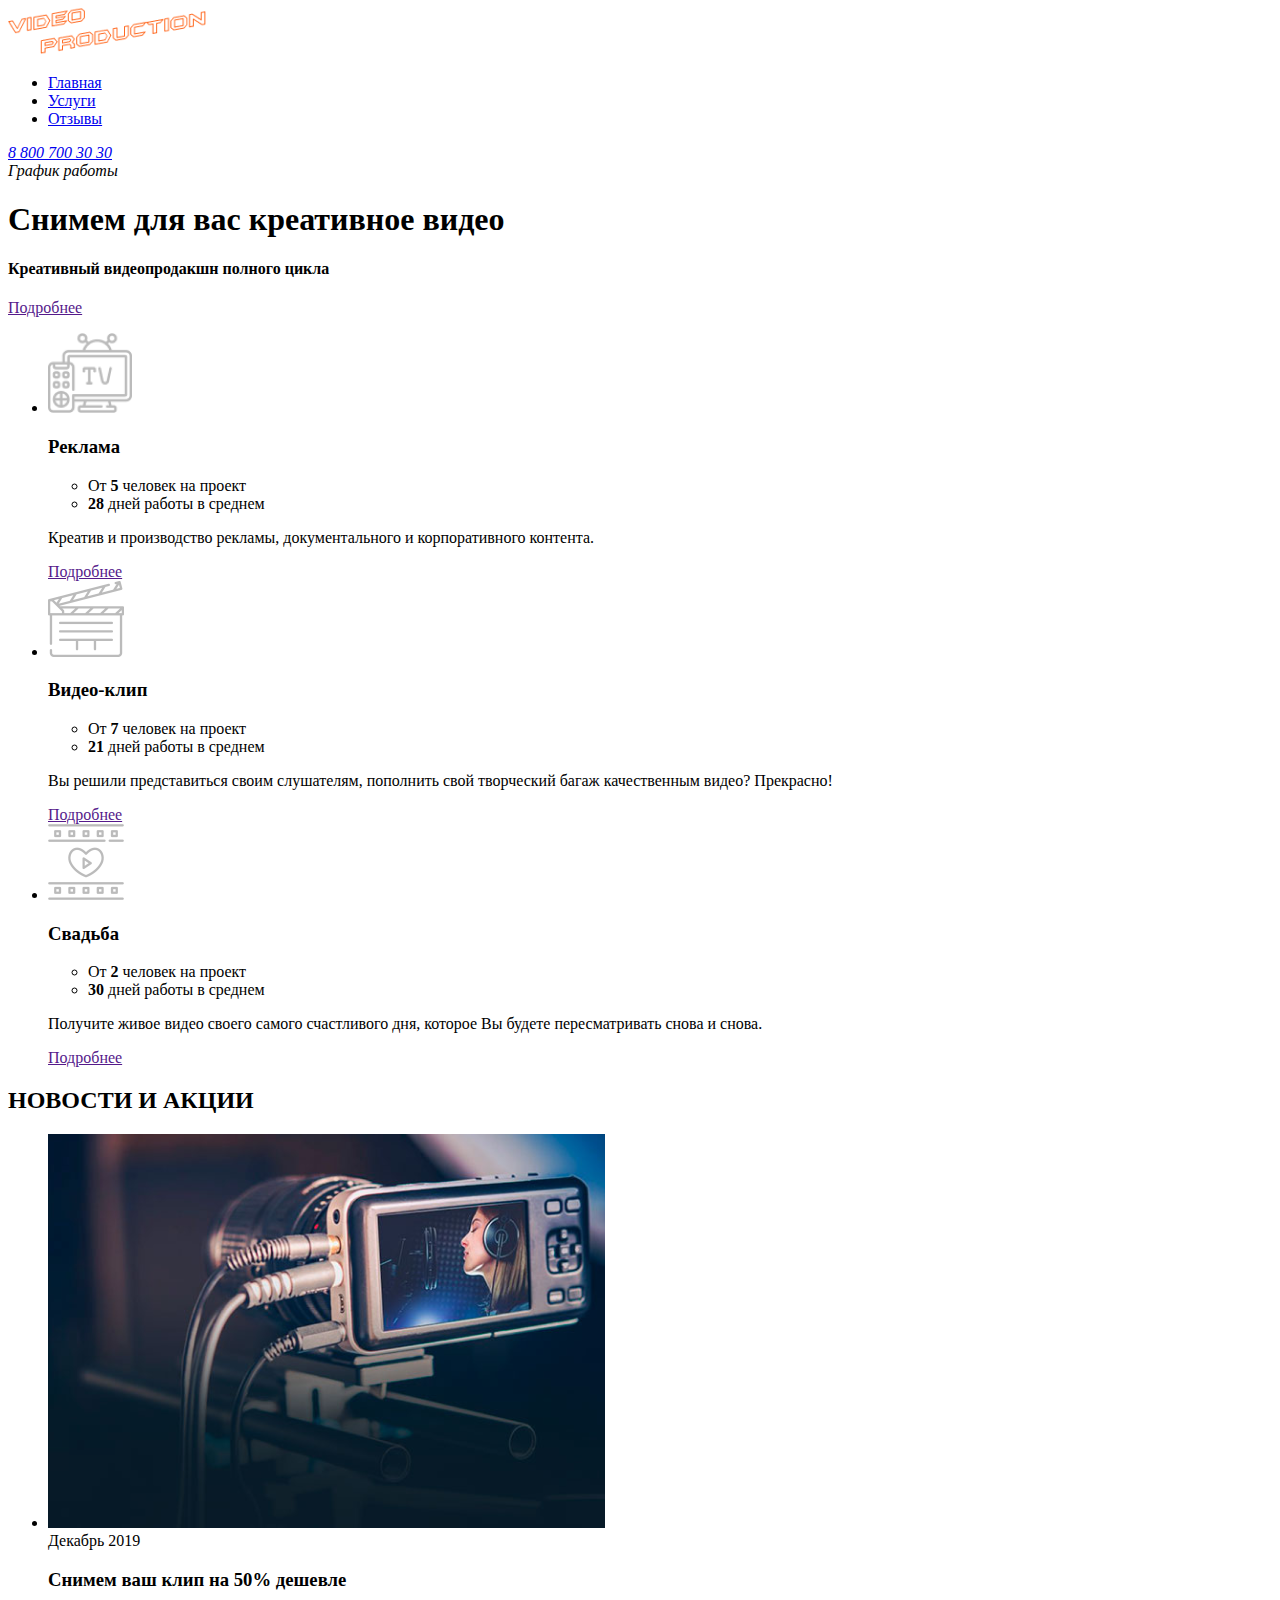
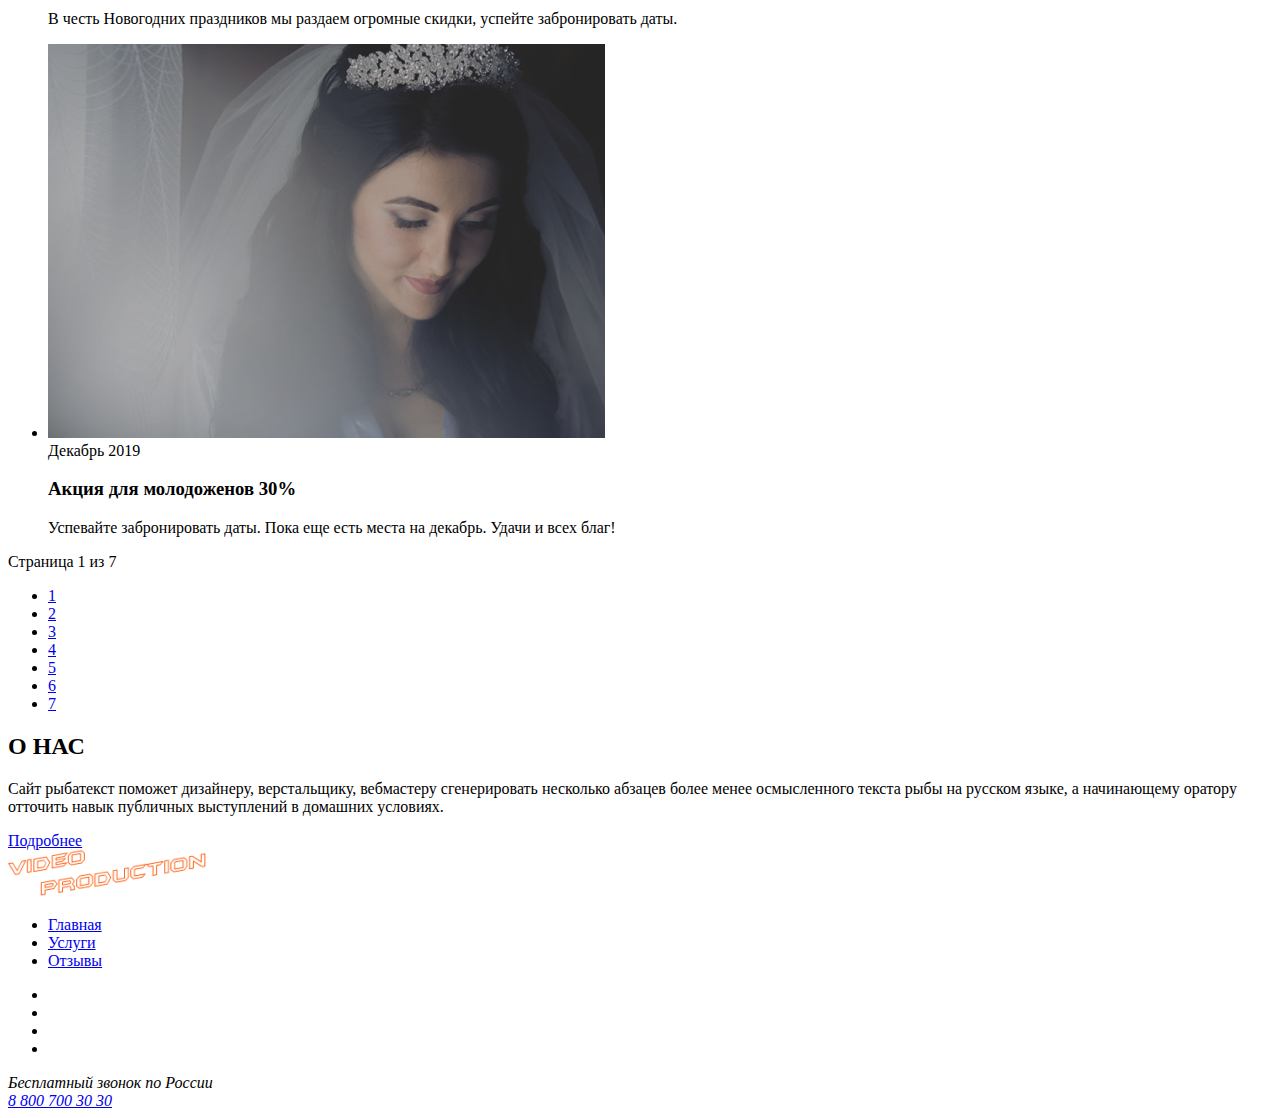
==== index.html @ 2f372e36 "Update and rename 1index.html to index.html" ====
<!DOCTYPE html>
<html lang="ru">

<head>
  <meta charset="UTF-8">
  <meta name="viewport" content="width=device-width, initial-scale=1.0">
  <link rel="preconnect" href="https://fonts.gstatic.com">
  <link href="https://fonts.googleapis.com/css2?family=Open+Sans:wght@400;600;700;800&display=swap" rel="stylesheet">
  <link rel="stylesheet" href="./css/main.css">
  <title>Главная</title>
</head>
<body>
  <div class="wrapper main-page-wrapper">
    <div class="wrapper__content">
    <section class="hero">
      <div class="hero__container">
      <header class="header-container">
        <div class="container">
          <div class="header">
          <div class="header__cool">
          <a href="#" class="logo">
            <img src="./img/logo.png" alt="commpony-logo" class="logo__img">
          </a>
          <nav class="menu header__menu">
            <ul class="menu__list">
              <li class="menu__item menu__item--active" >
                <a href="#" class="menu__link">Главная</a>
              </li>
              <li class="menu__item">
                <a href="./services.html" class="menu__link">Услуги</a>
              </li>
              <li class="menu__item">
                <a href="#" class="menu__link">Отзывы</a>
              </li>
            </ul>
          </nav>
        </div>
        <div class="header__cool header__cool--align--right">
          <address class="contacts">
            <a href="tel:+78007003030" class="contacts__phone">8 800 700 30 30</a>
            <div class="contacts__workhours">График работы</div>
          </address>
        </div>
        </div>
      </div>
      </header>
        <div class="hero__content">
          <div class="container">
          <div class="hero__text-section">
            <h1 class="hero__title">Cнимем для вас
              креативное видео</h1>
            <h4 class="hero__text">Креативный видеопродакшн полного цикла</h4>
            <a href="" class="button">Подробнее</a>
          </div>
        </div>
        </div>
      </div>
    </section>
    <main class="main">
    <section class="offers">
      <div class="container">
        <ul class="offers__list">
          <li class="offers__item offer">
            <div class="offer__header">
              <img src="./img/tv.png" alt="choice" class="offer__picture">
            </div>
            <div class="offer__content">
              <h3 class="offer__subtitle">
                Реклама
              </h3>
              <ul class="offer__conditions">
                <li class="offer__conditions-item conditions-offers">От <strong>5</strong> человек на проект</li>
                <li class="offer__conditions-item conditions-offers"><strong>28</strong> дней работы в среднем</li>
              </ul>
              <p class="offer__text">Креатив и производство рекламы, документального и корпоративного контента.</p>
              <div class="button-wrapper">
              <a href="" class="button button--type--secondary">Подробнее</a>
              </div>
            </div>
          </li>
          <li class="offers__item offer">
            <div class="offer__header">
              <img src="./img/clapper.png" alt="choice" class="offer__picture">
            </div>
            <div class="offer__content">
              <h3 class="offer__subtitle">
                Видео-клип
              </h3>
              <ul class="offer__conditions">
                <li class="offer__conditions-item conditions-offers">От <strong>7</strong> человек на проект</li>
                <li class="offer__conditions-item conditions-offers"><strong>21</strong> дней работы в среднем</li>
              </ul>
              <p class="offer__text">Вы решили представиться своим слушателям, пополнить свой творческий багаж
                качественным видео? Прекрасно! </p>
                <div class="button-wrapper">
              <a href="" class="button button--active">Подробнее</a>
            </div>
            </div>
          </li>
          <li class="offers__item offer">
            <div class="offer__header">
              <img src="./img/film.png" alt="choice" class="offer__picture">
            </div>
            <div class="offer__content">
              <h3 class="offer__subtitle">
                Свадьба
              </h3>
              <ul class="offer__conditions">
                <li class="offer__conditions-item conditions-offers">От <strong>2</strong> человек на проект</li>
                <li class="offer__conditions-item conditions-offers"><strong>30</strong> дней работы в среднем</li>
              </ul>
              <p class="offer__text">Получите живое видео своего самого счастливого дня, которое Вы будете
                пересматривать снова и снова.</p>
                <div class="button-wrapper">
              <a href="" class="button button--type--secondary">Подробнее</a>
            </div>
            </div>
          </li>
        </ul>
      </div>
    </section>
    <section class="news">
      <div class="container">
        <h2 class="news__tittle">НОВОСТИ И АКЦИИ</h2>
        <ul class="news__list">
          <li class="news__item single-news">
            <img src="./img/camera.png" alt="clip" class="single-news__pic">
            <div class="single-news__desc">
              <time class="single-news__date">Декабрь 2019</time>
              <h3 class="single-news__title">Снимем ваш клип на 50% дешевле</h3>
              <p class="single-news__text">В честь Новогодних праздников мы раздаем огромные скидки, успейте
                забронировать даты.</p>
            </div>
          </li>
          <li class="news__item single-news">
            <img src="./img/wedding.png" alt="wedding" class="single-news__pic">
            <div class="single-news__desc">
              <time class="single-news__date">Декабрь 2019</time>
              <h3 class="single-news__title">Акция для молодоженов 30%</h3>
              <p class="single-news__text">Успевайте забронировать даты. Пока еще есть места на декабрь. Удачи и всех
                благ!</p>
            </div>
          </li>
        </ul>
        <div class="pagination">
          <div class="pagination__info">
            Страница <span class="pagination__index">1</span> из <span class="pagination__count">7</span>
          </div>
          <ul class="pagination__list">
            <li class="pagination__item pagination__item--active">
              <a href="#" class="pagination__link">1</a>
            </li>
            <li class="pagination__item">
              <a href="#" class="pagination__link">2</a>
            </li>
            <li class="pagination__item">
              <a href="#" class="pagination__link">3</a>
            </li>
            <li class="pagination__item">
              <a href="#" class="pagination__link">4</a>
            </li>
            <li class="pagination__item">
              <a href="#" class="pagination__link">5</a>
            </li>
            <li class="pagination__item">
              <a href="#" class="pagination__link">6</a>
            </li>
            <li class="pagination__item">
              <a href="#" class="pagination__link">7</a>
            </li>
          </ul>
        </div>
      </div>
    </section>
    <section class="about">
      <div class="container">
        <div class="about__content">
          <div class="about__desc">
            <h2 class="about__desc-title">О НАС</h2>
            <div class="about__desc-text">
              <p>Сайт рыбатекст поможет дизайнеру, верстальщику, вебмастеру сгенерировать несколько абзацев более менее
                осмысленного текста рыбы на русском языке, а начинающему оратору отточить навык публичных выступлений в
                домашних условиях.</p>
            </div>
            <div class="button-wrapper">
            <a href="#" class="button button--main">Подробнее</a>
          </div>
          </div>
        </div>
      </div>
    </section>
  </main>
  </div>
    <footer class="footer-container">
      <div class="container footer-container__content">
        <div class="footer">
        <div class="footer__col">
           <a href="/" class="logo__footer">
          <img src="./img/logo.png" alt="commpony-logo" class="logo__img">
        </a>
        <nav class="menu footer__menu">
          <ul class="menu__list">
            <li class="menu__item menu__item--active">
              <a href="#" class="menu__link">Главная</a>
            </li>
            <li class="menu__item">
              <a href="./services.html" class="menu__link">Услуги</a>
            </li>
            <li class="menu__item">
              <a href="#" class="menu__link">Отзывы</a>
            </li>
          </ul>
        </nav>
      </div>
      <div class="footer__col footer__col--align--right">
        <ul class="socials footer__socials">
          <li class="socials__item socials__item--icon--telegram"><a href="#" class="socials__link"></a></li>
            <li class="socials__item socials__item--icon--vk"><a href="#" class="socials__link"></a></li>
            <li class="socials__item socials__item--icon--fb"><a href="#" class="socials__link"></a></li>
            <li class="socials__item socials__item--icon--insta"><a href="#" class="socials__link"></a></li>
        </ul>
        <address class="contacts__footer">
          <div class="contacts__call">Бесплатный звонок по России</div>
          <a href="tel:+78007003030" class="contacts__phone">8 800 700 30 30</a>
        </address>
      </div>
      </div>
      </div>
    </footer>
  </div>
</body>


</html>
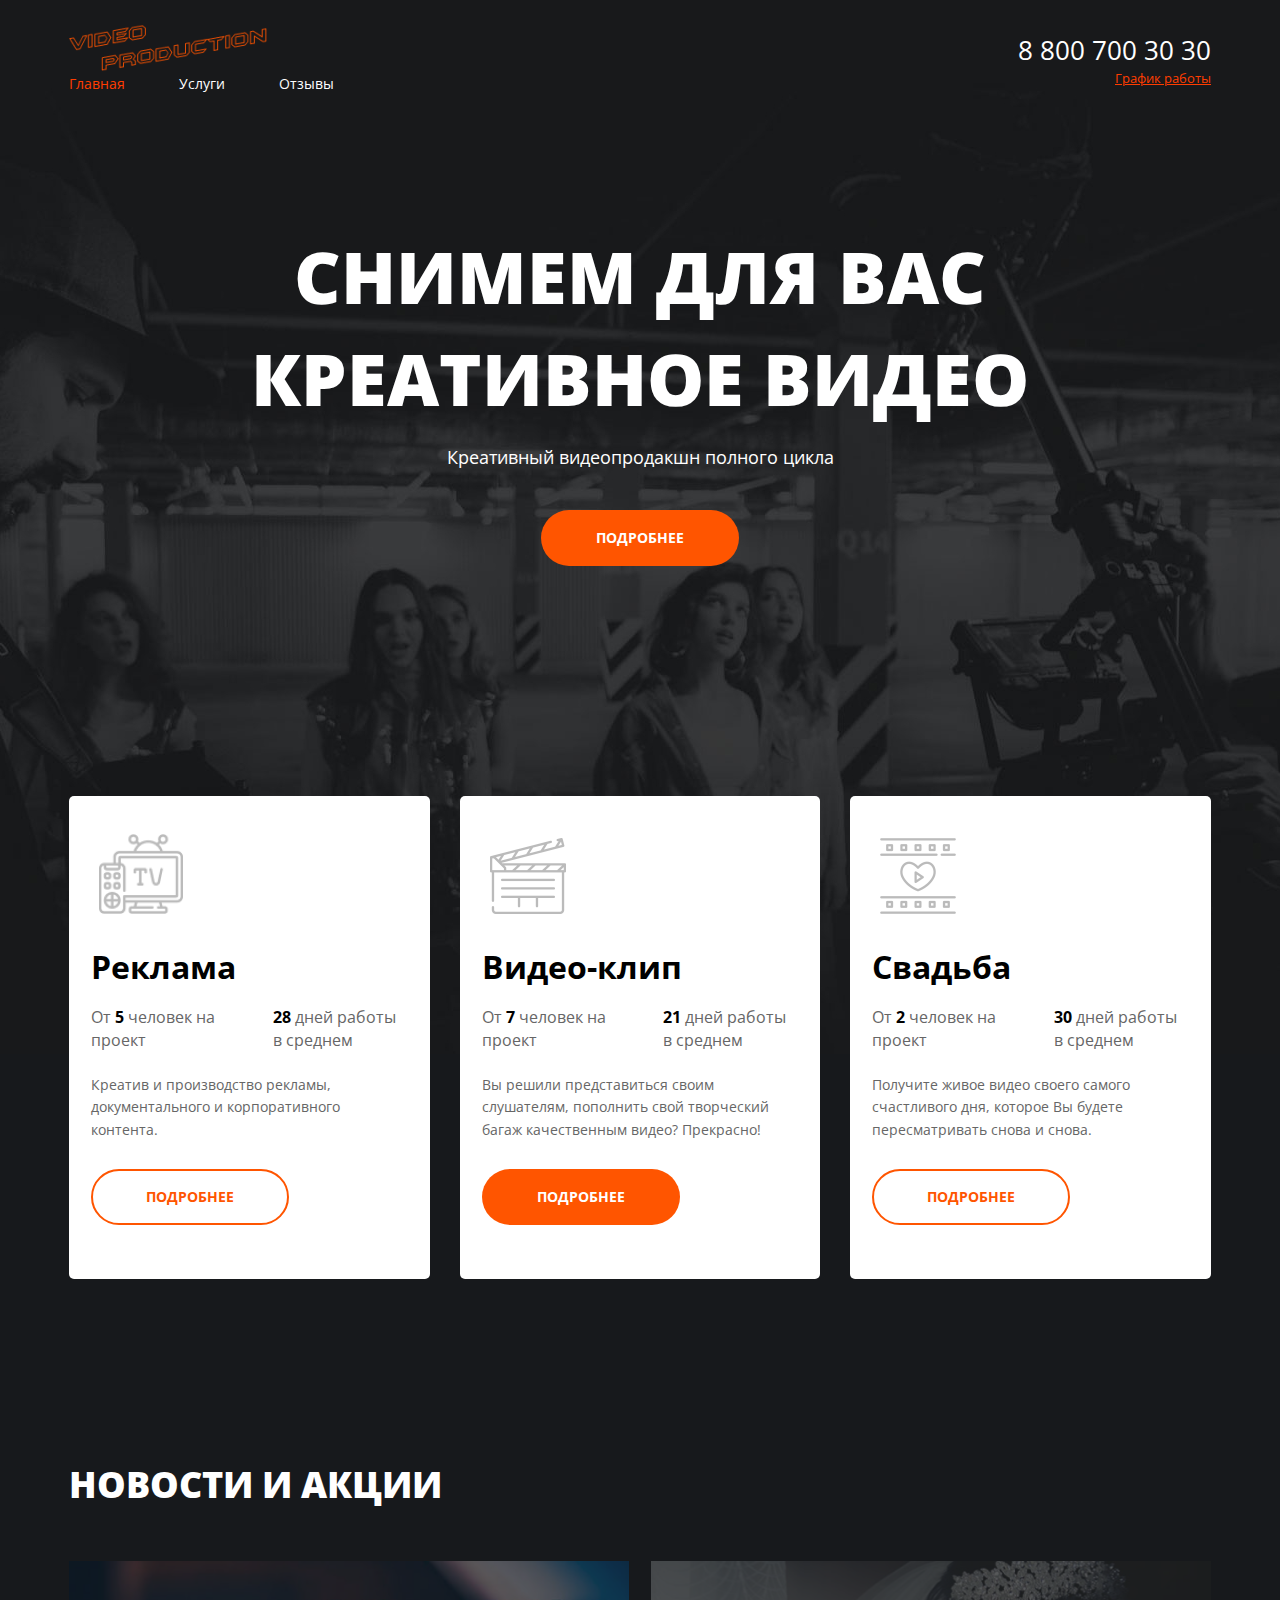
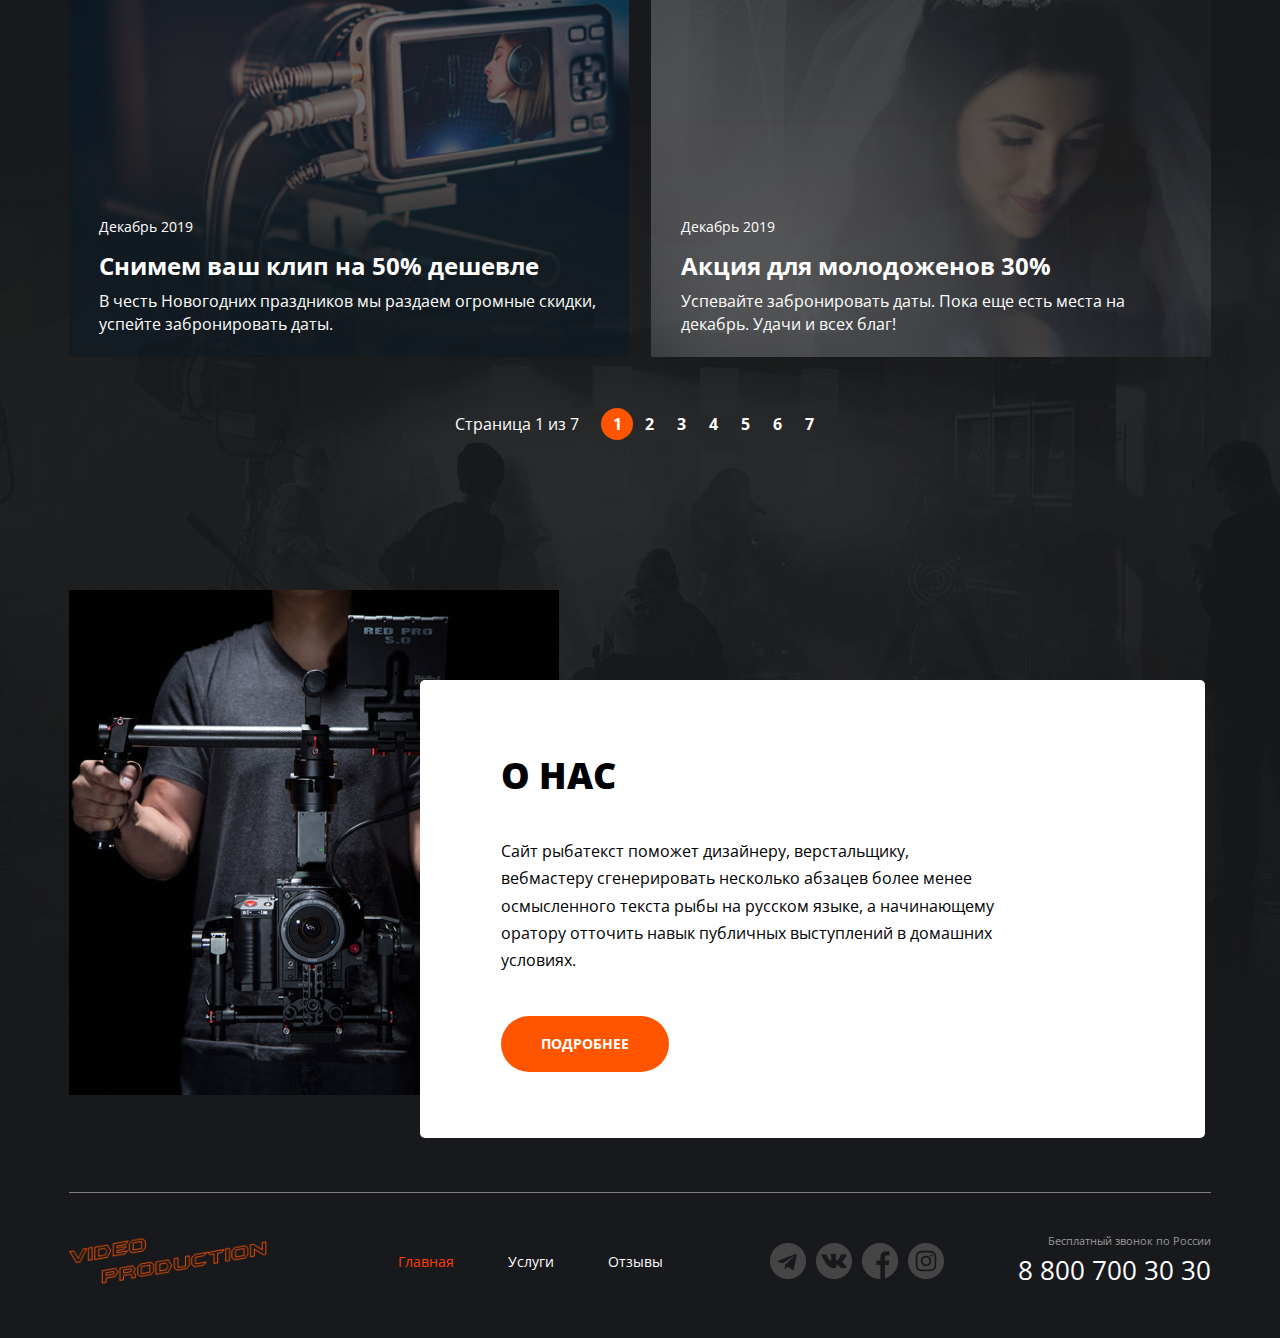
==== commit e870348d: "Update index.html" ====
--- a/index.html
+++ b/index.html
@@ -18,7 +18,7 @@
         <div class="container">
           <div class="header">
           <div class="header__cool">
-          <a href="#" class="logo">
+          <a href="./inrex.html" class="logo">
             <img src="./img/logo.png" alt="commpony-logo" class="logo__img">
           </a>
           <nav class="menu header__menu">
@@ -195,7 +195,7 @@
       <div class="container footer-container__content">
         <div class="footer">
         <div class="footer__col">
-           <a href="/" class="logo__footer">
+           <a href=".inrex.html" class="logo__footer">
           <img src="./img/logo.png" alt="commpony-logo" class="logo__img">
         </a>
         <nav class="menu footer__menu">
--- a/css/main.css
+++ b/css/main.css
@@ -0,0 +1,26 @@
+@import url('https://fonts.googleapis.com/css2?family=Open+Sans:wght@400;600;700;800&display=swap');
+@import url(./../css/layout/normalize.css);
+@import url(./../css/layout/base.css);
+
+@import url(./../css/block/hero.css);
+@import url(./../css/block/header.css);
+@import url(./../css/block/logo.css);
+@import url(./../css/block/menu.css);
+@import url(./../css/block/contacts.css);
+@import url(./../css/block/top-line.css);
+@import url(./../css/block/page-title.css);
+@import url(./../css/block/breadcrumbs.css);
+@import url(./../css/block/button.css);
+@import url(./../css/block/page-content.css);
+@import url(./../css/block/offers.css);
+@import url(./../css/block/offer.css);
+@import url(./../css/block/single-news.css);
+@import url(./../css/block/news.css);
+@import url(./../css/block/pagination.css);
+@import url(./../css/block/about.css);
+@import url(./../css/block/inner-section.css);
+@import url(./../css/block/footer.css);
+@import url(./../css/block/socials.css);
+@import url(./../css/block/service.css);
+@import url(./../css/block/services.css);
+@import url(./../css/block/partners.css);
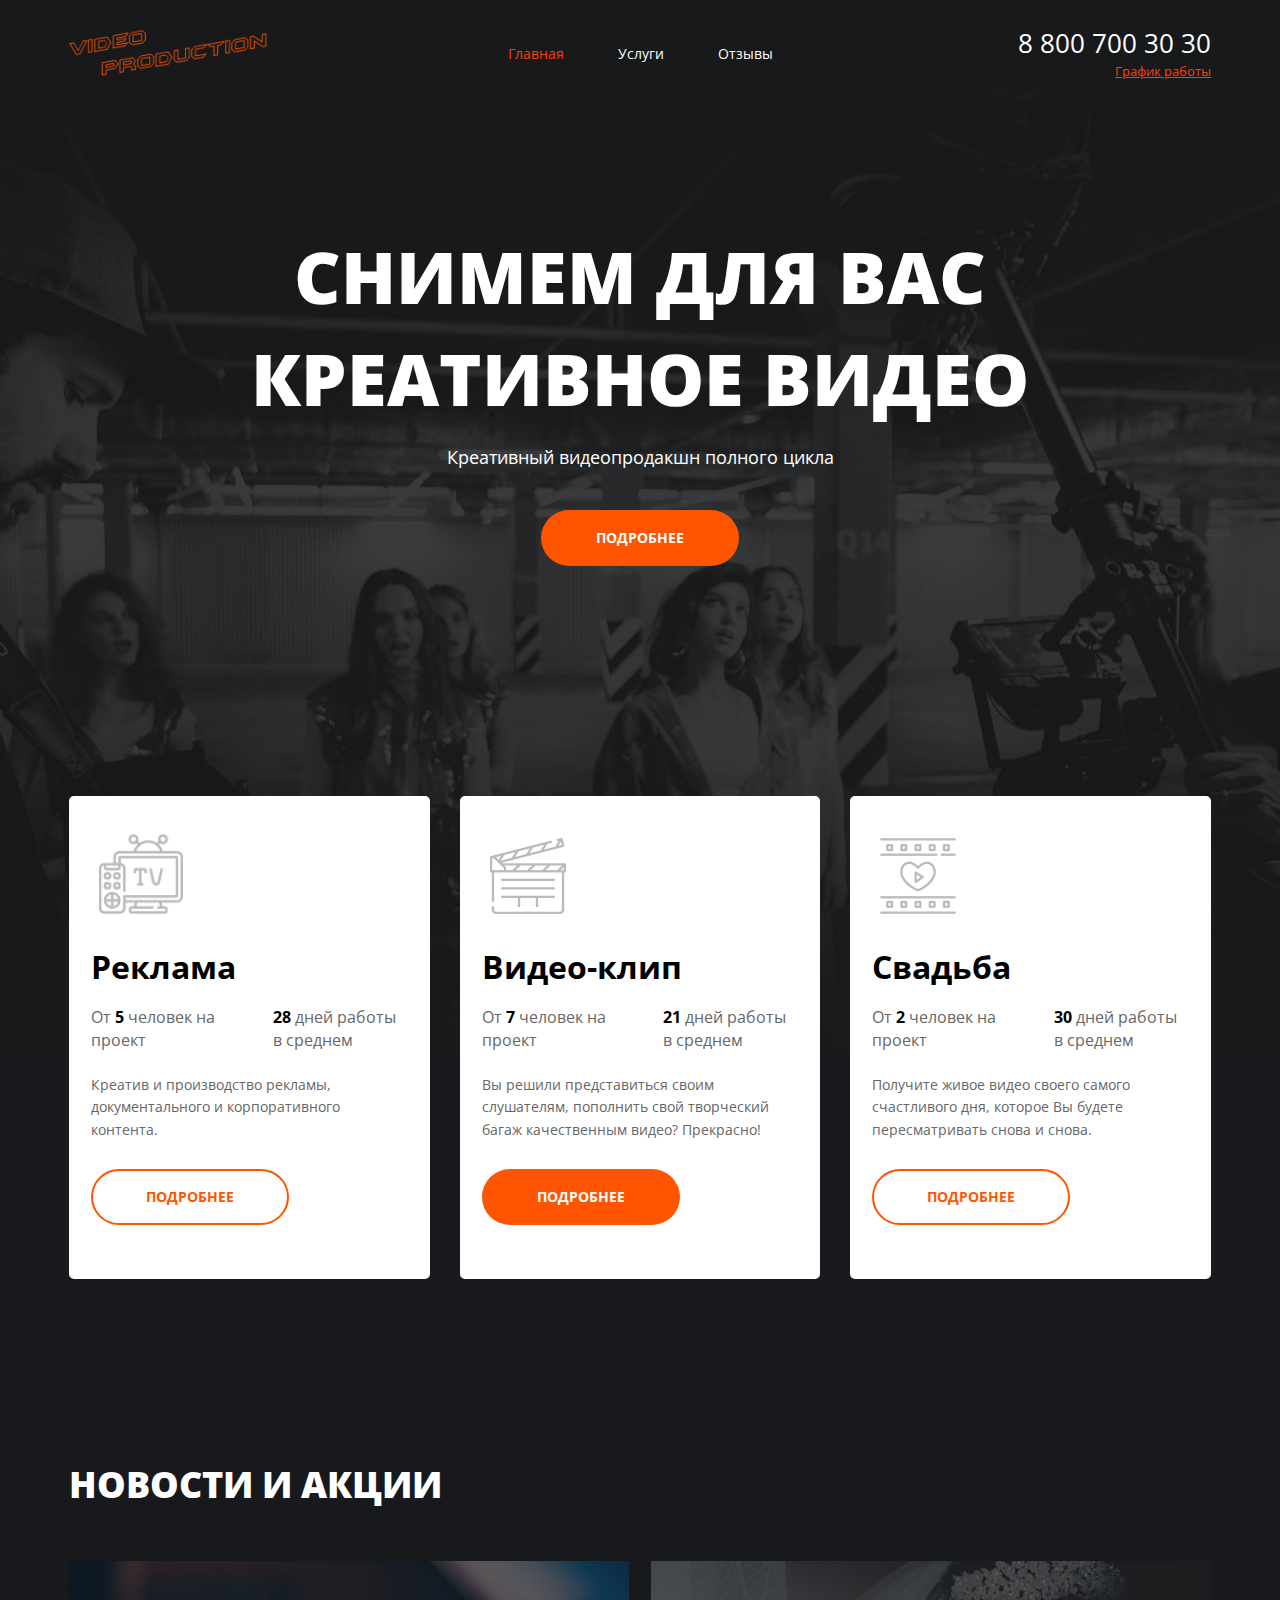
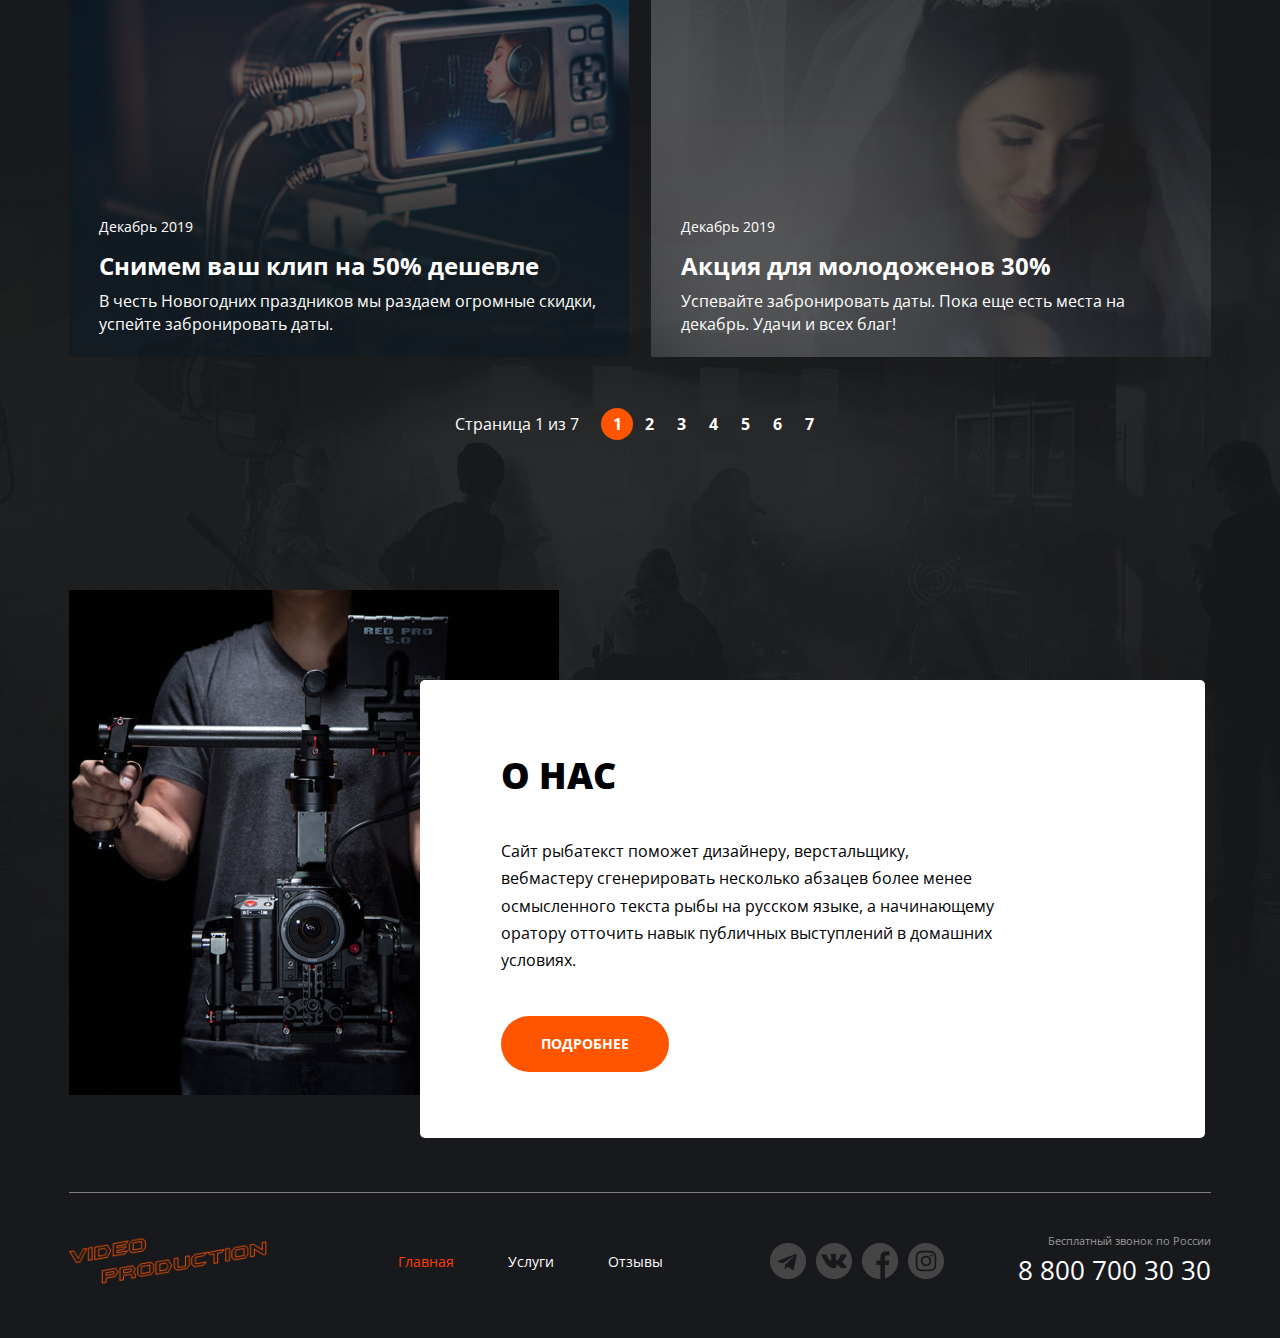
==== commit 8fb117dd: "Update index.html" ====
--- a/index.html
+++ b/index.html
@@ -17,8 +17,8 @@
       <header class="header-container">
         <div class="container">
           <div class="header">
-          <div class="header__cool">
-          <a href="./inrex.html" class="logo">
+          <div class="header__col">
+          <a href="./index.html" class="logo">
             <img src="./img/logo.png" alt="commpony-logo" class="logo__img">
           </a>
           <nav class="menu header__menu">
@@ -35,7 +35,7 @@
             </ul>
           </nav>
         </div>
-        <div class="header__cool header__cool--align--right">
+        <div class="header__col header__col--align--right">
           <address class="contacts">
             <a href="tel:+78007003030" class="contacts__phone">8 800 700 30 30</a>
             <div class="contacts__workhours">График работы</div>
@@ -195,7 +195,7 @@
       <div class="container footer-container__content">
         <div class="footer">
         <div class="footer__col">
-           <a href=".inrex.html" class="logo__footer">
+           <a href="./index.html" class="logo__footer">
           <img src="./img/logo.png" alt="commpony-logo" class="logo__img">
         </a>
         <nav class="menu footer__menu">
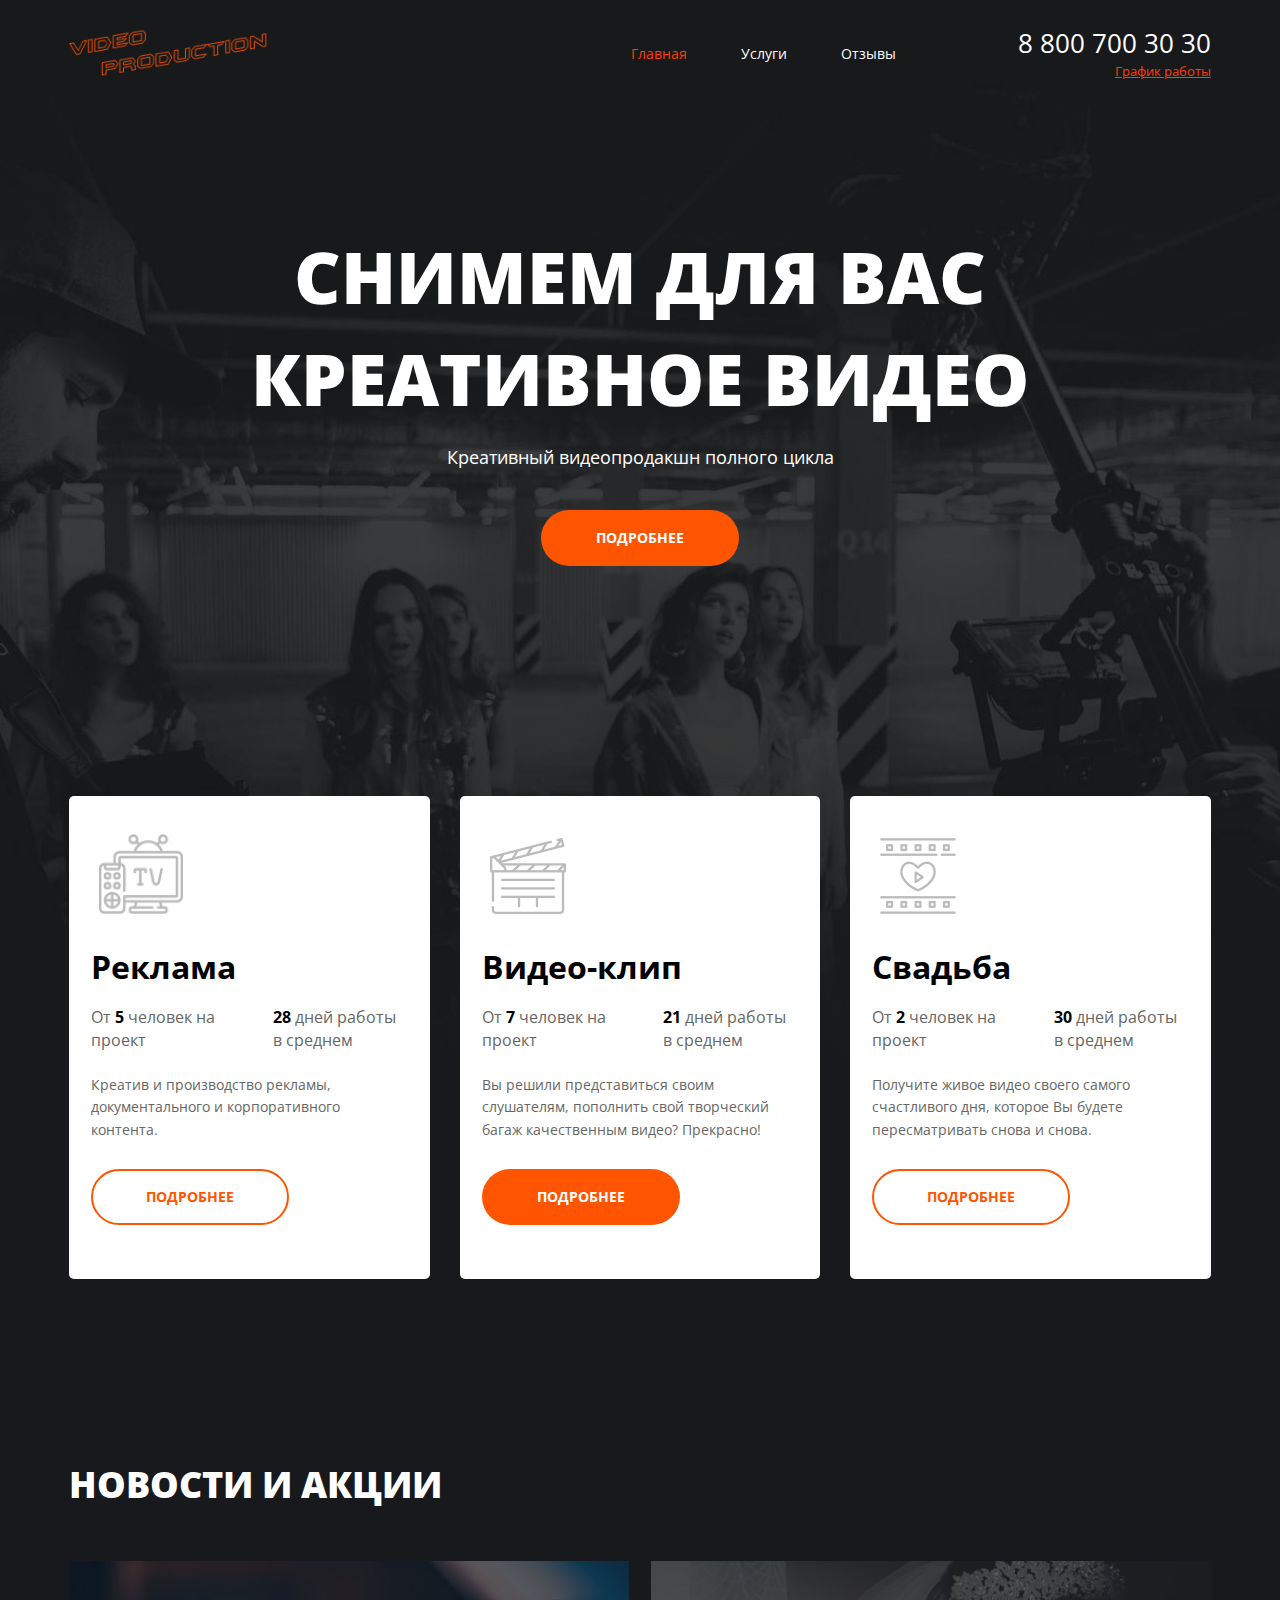
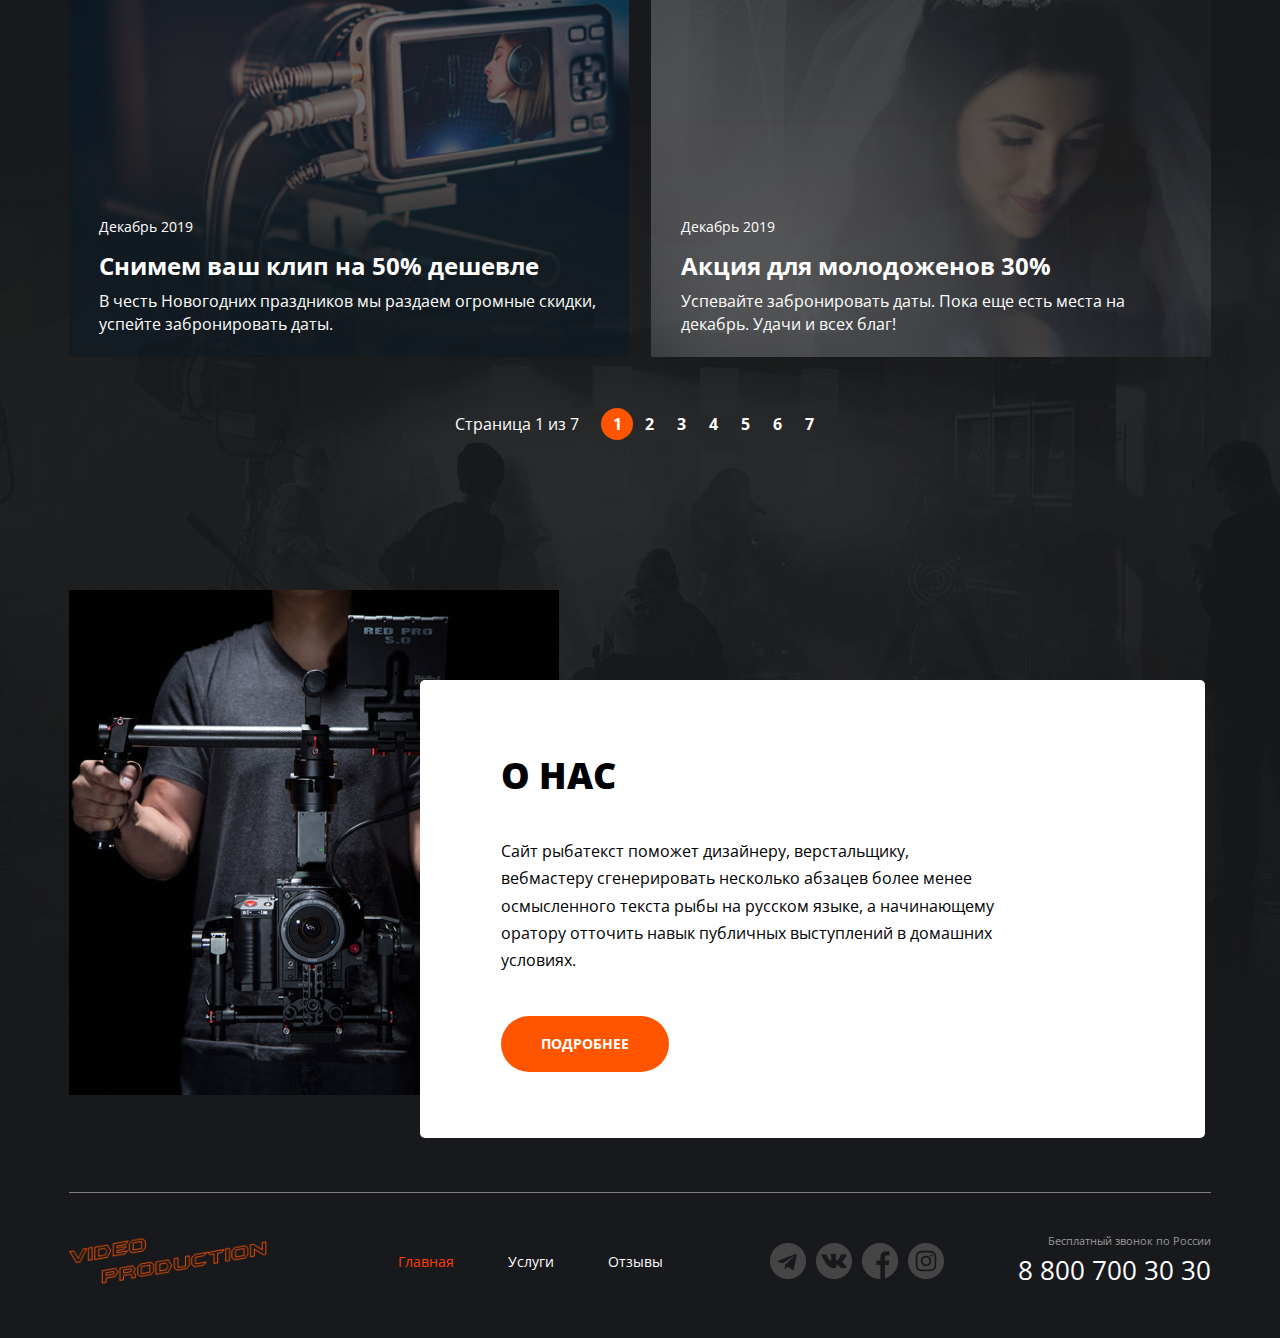
==== commit bcddf875: "Update index.html" ====
--- a/index.html
+++ b/index.html
@@ -17,7 +17,7 @@
       <header class="header-container">
         <div class="container">
           <div class="header">
-          <div class="header__col">
+
           <a href="./index.html" class="logo">
             <img src="./img/logo.png" alt="commpony-logo" class="logo__img">
           </a>
@@ -30,19 +30,16 @@
                 <a href="./services.html" class="menu__link">Услуги</a>
               </li>
               <li class="menu__item">
-                <a href="#" class="menu__link">Отзывы</a>
+                <a href="./reviews.html" class="menu__link">Отзывы</a>
               </li>
             </ul>
           </nav>
-        </div>
-        <div class="header__col header__col--align--right">
           <address class="contacts">
             <a href="tel:+78007003030" class="contacts__phone">8 800 700 30 30</a>
             <div class="contacts__workhours">График работы</div>
           </address>
         </div>
         </div>
-      </div>
       </header>
         <div class="hero__content">
           <div class="container">
@@ -207,7 +204,7 @@
               <a href="./services.html" class="menu__link">Услуги</a>
             </li>
             <li class="menu__item">
-              <a href="#" class="menu__link">Отзывы</a>
+              <a href="./reviews.html" class="menu__link">Отзывы</a>
             </li>
           </ul>
         </nav>
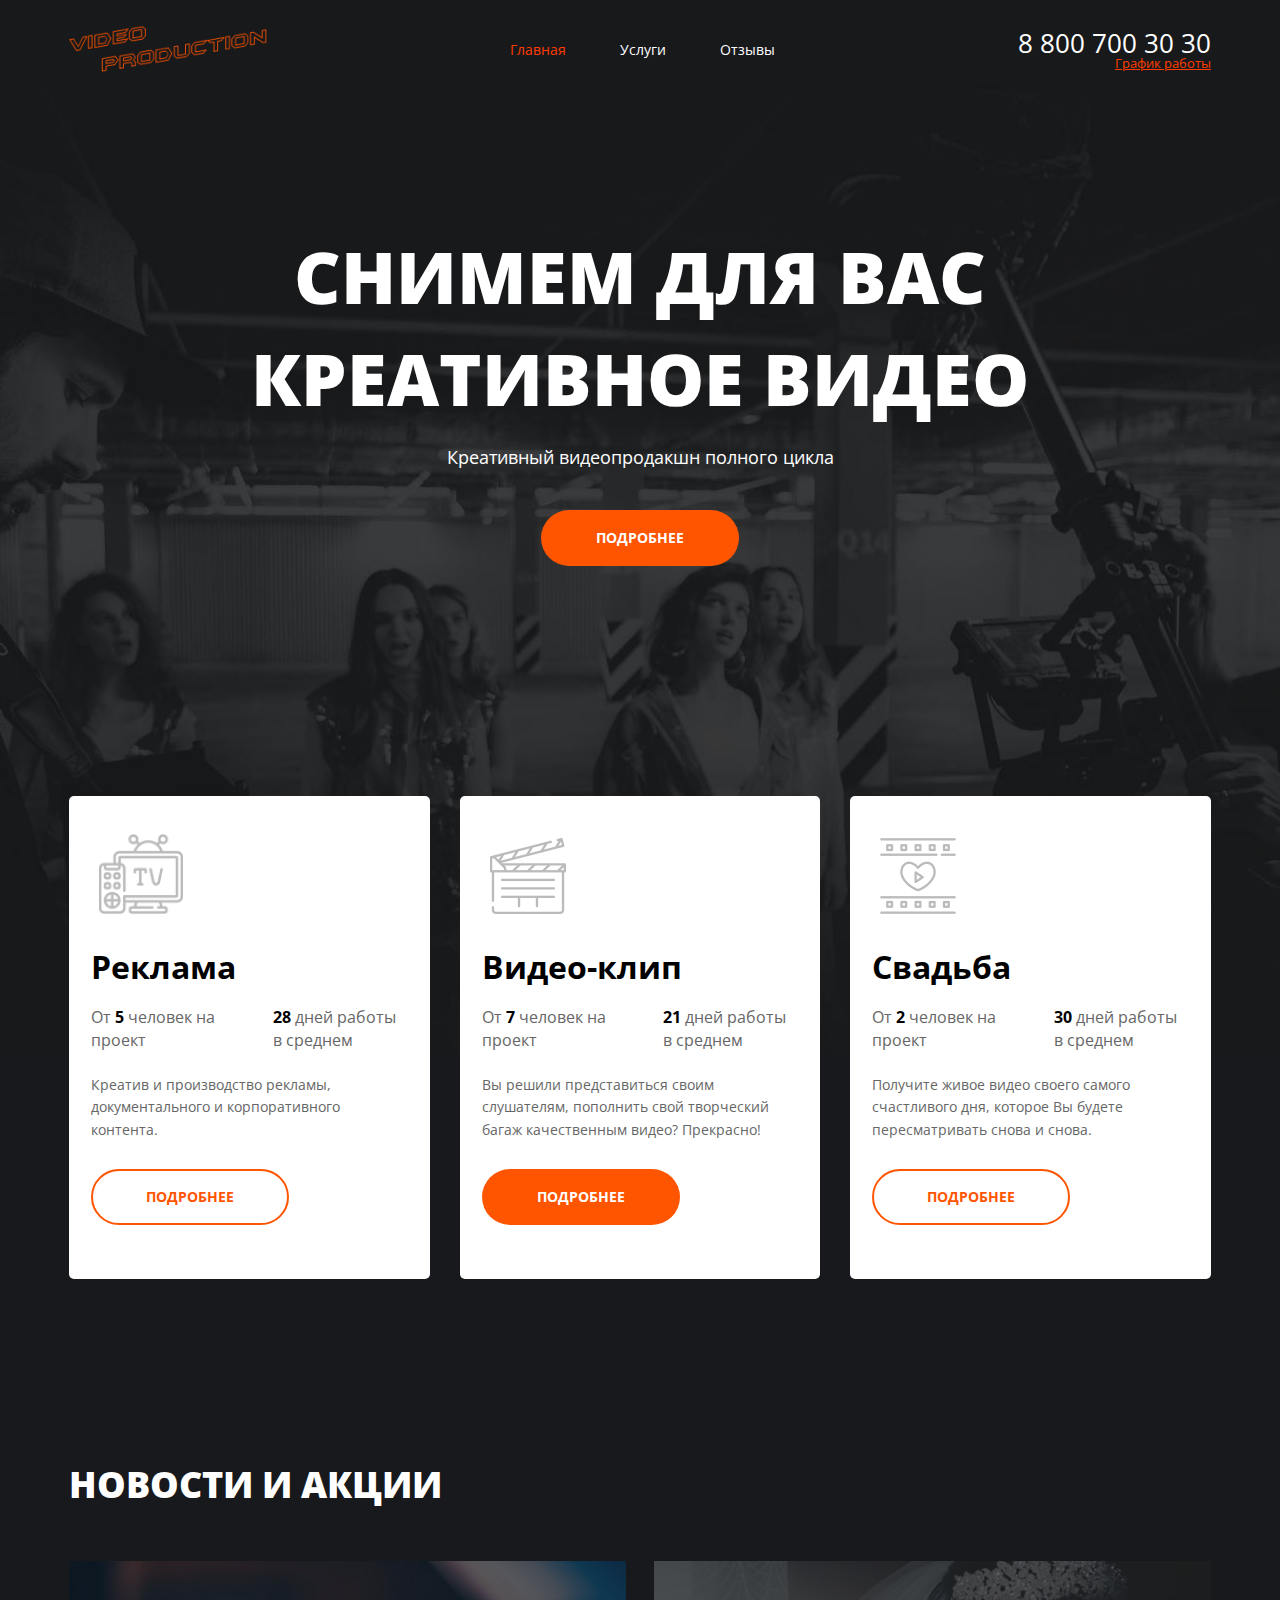
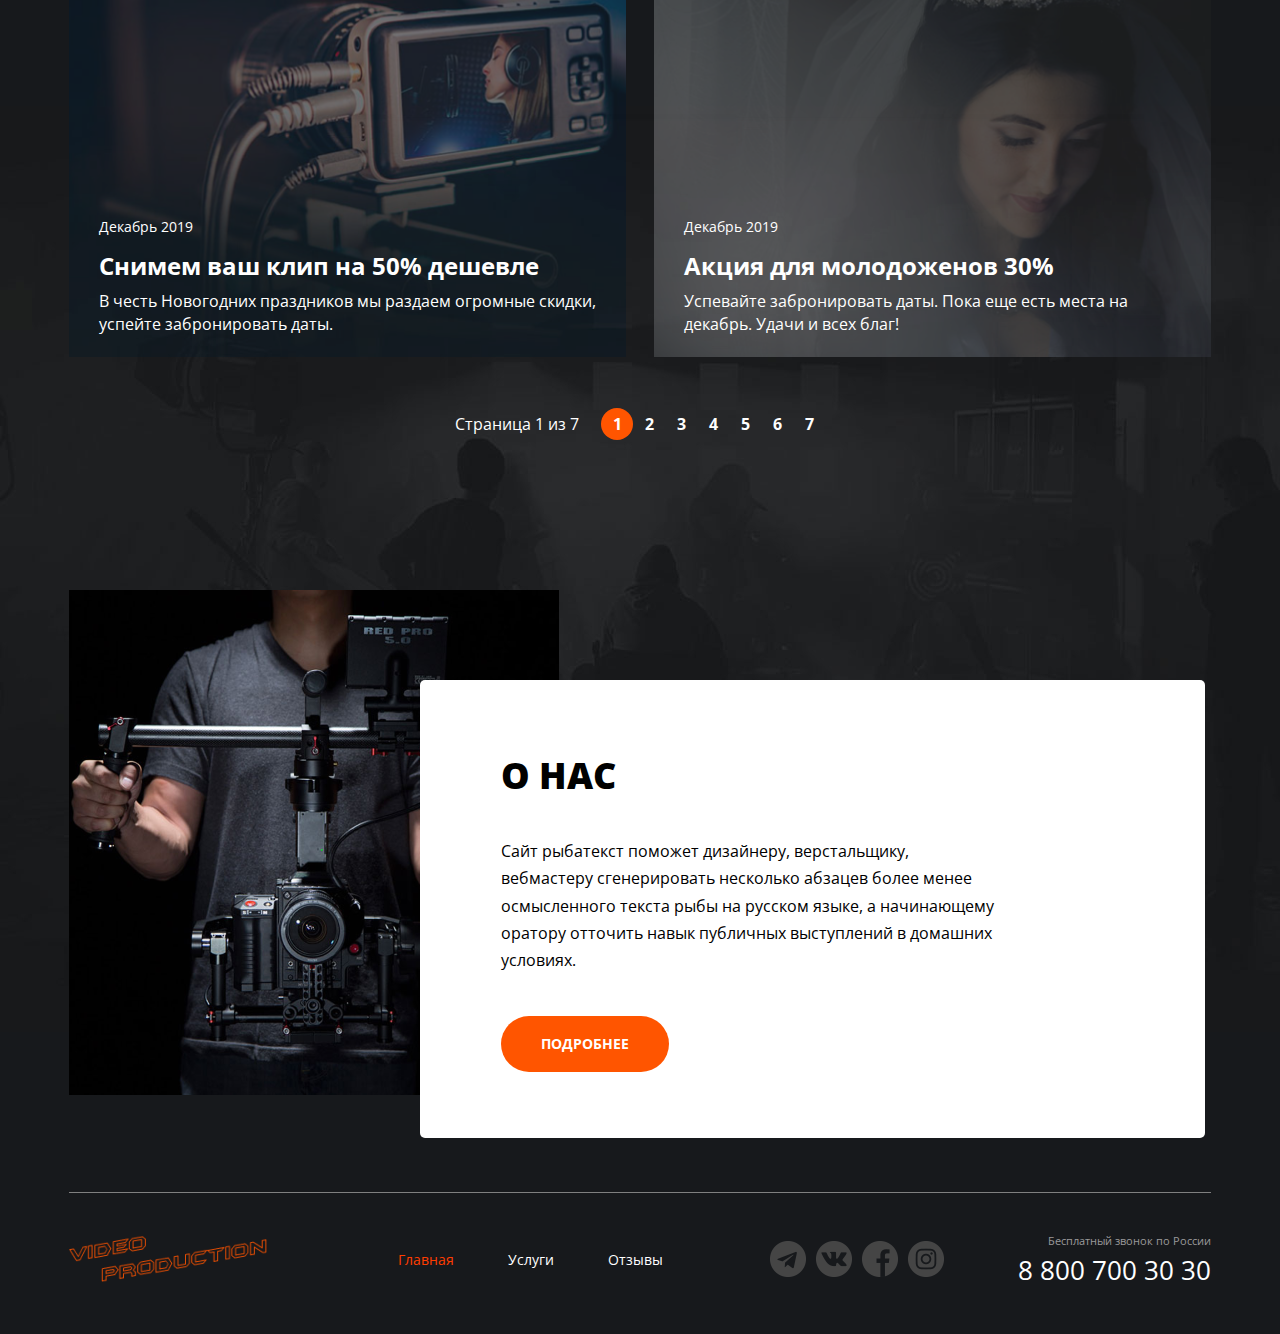
==== commit 30dbb49a: "Update index.html" ====
--- a/index.html
+++ b/index.html
@@ -36,7 +36,21 @@
           </nav>
           <address class="contacts">
             <a href="tel:+78007003030" class="contacts__phone">8 800 700 30 30</a>
-            <div class="contacts__workhours">График работы</div>
+             <div class="contacts__dropdown-title">
+              <div class="dropdown">
+                <a href="#" class="dropdown__link">График работы</a>
+                <div class="dropdown__menu">
+                  <ul class="dropdown__list">
+                    <li class="dropdown__item">
+                      <b>пн-вс: 09:00 - 20:00</b>
+                    </li>
+                    <li class="dropdown__item">
+                      Обед: 14:00-14:30
+                    </li>
+                  </ul>
+                </div>
+              </div>
+            </div>
           </address>
         </div>
         </div>
--- a/css/main.css
+++ b/css/main.css
@@ -1,26 +1,34 @@
 @import url('https://fonts.googleapis.com/css2?family=Open+Sans:wght@400;600;700;800&display=swap');
-@import url(./../css/layout/normalize.css);
-@import url(./../css/layout/base.css);
+@import url('./../css/layout/normalize.css');
+@import url('./../css/layout/base.css');
 
-@import url(./../css/block/hero.css);
-@import url(./../css/block/header.css);
-@import url(./../css/block/logo.css);
-@import url(./../css/block/menu.css);
-@import url(./../css/block/contacts.css);
-@import url(./../css/block/top-line.css);
-@import url(./../css/block/page-title.css);
-@import url(./../css/block/breadcrumbs.css);
-@import url(./../css/block/button.css);
-@import url(./../css/block/page-content.css);
-@import url(./../css/block/offers.css);
-@import url(./../css/block/offer.css);
-@import url(./../css/block/single-news.css);
-@import url(./../css/block/news.css);
-@import url(./../css/block/pagination.css);
-@import url(./../css/block/about.css);
-@import url(./../css/block/inner-section.css);
-@import url(./../css/block/footer.css);
-@import url(./../css/block/socials.css);
-@import url(./../css/block/service.css);
-@import url(./../css/block/services.css);
-@import url(./../css/block/partners.css);
+@import url('./../css/block/welcome.css');
+@import url('./../css/block/hero.css');
+@import url('./../css/block/header.css');
+@import url('./../css/block/logo.css');
+@import url('./../css/block/menu.css');
+@import url('./../css/block/contacts.css');
+@import url('./../css/block/dropdown.css');
+@import url('./../css/block/top-line.css');
+@import url('./../css/block/reviews.css');
+@import url('./../css/block/avatar.css');
+@import url('./../css/block/tag.css');
+@import url('./../css/block/separator.css');
+@import url('./../css/block/form.css');
+@import url('./../css/block/controls.css');
+@import url('./../css/block/breadcrumbs.css');
+@import url('./../css/block/button.css');
+@import url('./../css/block/page-content.css');
+@import url('./../css/block/offers.css');
+@import url('./../css/block/page-title.css');
+@import url('./../css/block/offer.css');
+@import url('./../css/block/single-news.css');
+@import url('./../css/block/news.css');
+@import url('./../css/block/pagination.css');
+@import url('./../css/block/about.css');
+@import url('./../css/block/inner-section.css');
+@import url('./../css/block/footer.css');
+@import url('./../css/block/socials.css');
+@import url('./../css/block/service.css');
+@import url('./../css/block/services.css');
+@import url('./../css/block/partners.css');
